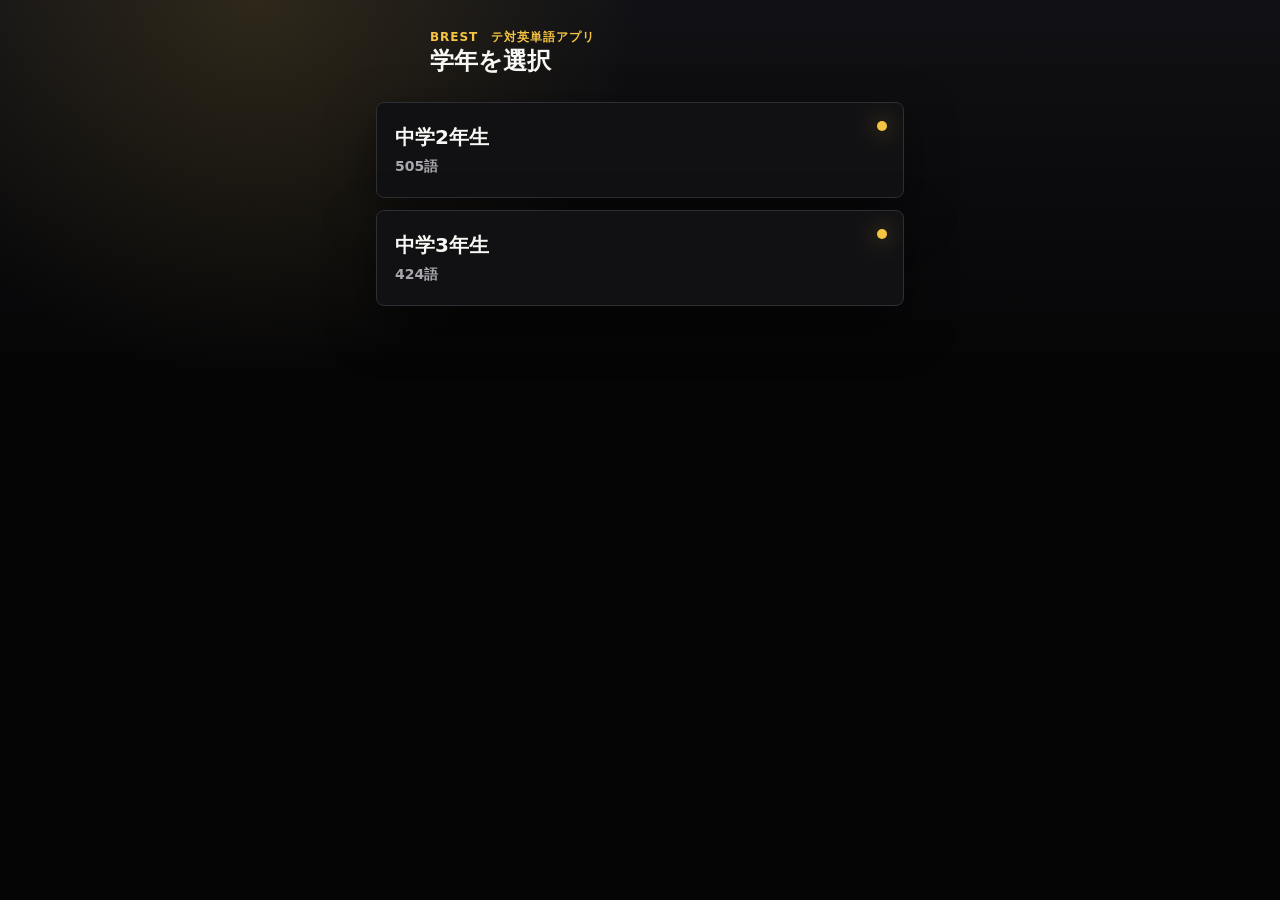
==== index.html @ 08585213 "Add BREST vocabulary quiz app" ====
<!doctype html>
<html lang="ja">
  <head>
    <meta charset="utf-8">
    <meta name="viewport" content="width=device-width, initial-scale=1">
    <title>BREST　テ対英単語アプリ</title>
    <link rel="stylesheet" href="styles.css">
  </head>
  <body>
    <main class="app-shell">
      <header class="topbar">
        <button class="icon-button" id="backButton" type="button" aria-label="戻る" hidden>‹</button>
        <div class="title-area">
          <p class="eyebrow" id="eyebrow">BREST　テ対英単語アプリ</p>
          <div class="title-row">
            <h1 id="screenTitle">学年を選択</h1>
            <p class="title-alert" id="titleAlert" role="status"></p>
          </div>
        </div>
      </header>

      <section class="screen is-active" id="gradeScreen" aria-labelledby="screenTitle">
        <div class="grade-grid" id="gradeButtons"></div>
      </section>

      <section class="screen" id="modeScreen" aria-labelledby="screenTitle">
        <div class="mode-list">
          <button class="mode-button mode-button-primary" id="rangeModeButton" type="button">
            <span>範囲ランダム特訓</span>
            <small>番号範囲を保存して4択演習</small>
          </button>
          <button class="mode-button" id="weakModeButton" type="button">
            <span>苦手特訓</span>
            <small>自動リスト・手動リスト</small>
          </button>
        </div>
      </section>

      <section class="screen" id="rangeSetupScreen" aria-labelledby="screenTitle">
        <form class="setup-form" id="rangeForm">
          <div class="range-slots" id="rangeSlots" aria-label="保存範囲"></div>

          <div class="field-row">
            <label>
              <span>開始番号</span>
              <input id="startNo" type="number" inputmode="numeric" min="1" required>
            </label>
            <label>
              <span>終了番号</span>
              <input id="endNo" type="number" inputmode="numeric" min="1" required>
            </label>
          </div>

          <fieldset>
            <legend>保存先</legend>
            <div class="segmented segmented-three">
              <label>
                <input type="radio" name="rangeSlot" value="0" checked>
                <span>1</span>
              </label>
              <label>
                <input type="radio" name="rangeSlot" value="1">
                <span>2</span>
              </label>
              <label>
                <input type="radio" name="rangeSlot" value="2">
                <span>3</span>
              </label>
            </div>
          </fieldset>

          <button class="secondary-button" id="saveRangeButton" type="button">この範囲を保存</button>

          <fieldset>
            <legend>出題方向</legend>
            <div class="segmented">
              <label>
                <input type="radio" name="direction" value="en-ja" checked>
                <span>英→日</span>
              </label>
              <label>
                <input type="radio" name="direction" value="ja-en">
                <span>日→英</span>
              </label>
            </div>
          </fieldset>

          <fieldset>
            <legend>問題数</legend>
            <div class="segmented segmented-three">
              <label>
                <input type="radio" name="count" value="10" checked>
                <span>10問</span>
              </label>
              <label>
                <input type="radio" name="count" value="20">
                <span>20問</span>
              </label>
              <label>
                <input type="radio" name="count" value="all">
                <span>全て</span>
              </label>
            </div>
          </fieldset>

          <p class="message" id="rangeMessage" role="status"></p>
          <button class="primary-button" type="submit">スタート</button>
        </form>
      </section>

      <section class="screen" id="weakMenuScreen" aria-labelledby="screenTitle">
        <div class="mode-list" id="weakMenuList"></div>
      </section>

      <section class="screen" id="weakSetupScreen" aria-labelledby="screenTitle">
        <div class="weak-toolbar">
          <div class="search-wrap">
            <label for="weakSearch">単語検索</label>
            <input id="weakSearch" type="search" placeholder="英単語・意味・番号">
          </div>
          <div class="weak-count" id="weakCount">0語</div>
        </div>
        <div class="weak-list" id="weakList" aria-label="苦手単語リスト"></div>
        <p class="message" id="weakMessage" role="status"></p>
        <button class="primary-button sticky-action" id="startWeakQuizButton" type="button">このリストで特訓</button>
      </section>

      <section class="screen quiz-screen" id="quizScreen" aria-labelledby="screenTitle">
        <div class="quiz-meta">
          <span id="quizProgress">1 / 10</span>
          <span id="quizScore">0問正解</span>
        </div>
        <div class="prompt-panel">
          <p id="promptLabel">英単語</p>
          <div id="promptText"></div>
        </div>
        <div class="choice-list" id="choices"></div>
        <p class="answer-feedback" id="answerFeedback" aria-live="polite"></p>
      </section>

      <section class="screen" id="resultScreen" aria-labelledby="screenTitle">
        <div class="result-summary">
          <p class="result-score" id="resultScore"></p>
          <p id="resultRate"></p>
        </div>
        <div class="missed-wrap">
          <h2>間違えた単語</h2>
          <div id="missedList"></div>
        </div>
        <div class="result-actions">
          <button class="secondary-button" id="retryButton" type="button">同じ条件でもう一度</button>
          <button class="primary-button" id="homeButton" type="button">学年選択へ</button>
        </div>
      </section>
    </main>

    <script src="data/vocab.js"></script>
    <script src="app.js"></script>
  </body>
</html>
---- styles.css ----
:root {
  color-scheme: dark;
  --bg: #050506;
  --surface: #111114;
  --surface-strong: #18191d;
  --surface-glass: rgba(255, 255, 255, 0.065);
  --text: #f7f7f4;
  --muted: #a7a8ad;
  --line: #2d2f35;
  --primary: #f5c542;
  --primary-strong: #ffe08a;
  --accent: #e24c43;
  --correct: #40d16b;
  --wrong: #ff5148;
  --shadow: 0 18px 48px rgba(0, 0, 0, 0.5);
}

* {
  box-sizing: border-box;
}

html {
  min-height: 100%;
  background:
    radial-gradient(circle at 20% 0%, rgba(245, 197, 66, 0.13), transparent 28%),
    linear-gradient(180deg, #111115 0%, var(--bg) 42%);
}

body {
  min-height: 100%;
  margin: 0;
  color: var(--text);
  font-family: system-ui, -apple-system, BlinkMacSystemFont, "Segoe UI", sans-serif;
}

button,
input {
  font: inherit;
}

button {
  touch-action: manipulation;
}

.app-shell {
  width: min(100%, 560px);
  min-height: 100vh;
  margin: 0 auto;
  padding: 18px 16px 26px;
}

.topbar {
  display: grid;
  grid-template-columns: 44px 1fr;
  gap: 10px;
  align-items: center;
  min-height: 68px;
  margin-bottom: 16px;
}

.title-area {
  min-width: 0;
}

.title-row {
  display: flex;
  gap: 10px;
  align-items: baseline;
  min-width: 0;
}

.topbar h1 {
  margin: 1px 0 0;
  font-size: 24px;
  line-height: 1.18;
  letter-spacing: 0;
  white-space: nowrap;
}

.title-alert {
  margin: 0;
  color: var(--wrong);
  font-size: 12px;
  font-weight: 900;
  line-height: 1.25;
}

.eyebrow {
  margin: 0;
  color: var(--primary);
  font-size: 12px;
  font-weight: 900;
  letter-spacing: 0.08em;
}

.icon-button {
  width: 44px;
  height: 44px;
  border: 1px solid var(--line);
  border-radius: 999px;
  background: var(--surface-glass);
  color: var(--text);
  font-size: 28px;
  line-height: 1;
}

.icon-button[hidden] {
  display: block;
  visibility: hidden;
}

.screen {
  display: none;
}

.screen.is-active {
  display: block;
}

.grade-grid,
.mode-list,
.setup-form,
.result-actions {
  display: grid;
  gap: 12px;
}

.grade-button,
.mode-button,
.primary-button,
.secondary-button,
.choice-button,
.weak-item,
.range-slot {
  width: 100%;
  border: 1px solid var(--line);
  border-radius: 8px;
  background: var(--surface);
  color: var(--text);
}

.grade-button,
.mode-button {
  position: relative;
  min-height: 96px;
  padding: 18px;
  overflow: hidden;
  text-align: left;
  box-shadow: var(--shadow);
}

.mode-button-primary {
  border-color: rgba(245, 197, 66, 0.55);
  background: linear-gradient(135deg, #1e1b12, #111114 58%);
}

.grade-button::after,
.mode-button::after {
  position: absolute;
  right: 16px;
  top: 18px;
  width: 10px;
  height: 10px;
  border-radius: 999px;
  background: var(--primary);
  content: "";
  box-shadow: 0 0 24px rgba(245, 197, 66, 0.7);
}

.grade-button span,
.mode-button span {
  display: block;
  font-size: 20px;
  font-weight: 900;
}

.grade-button small,
.mode-button small {
  display: block;
  margin-top: 7px;
  color: var(--muted);
  font-size: 14px;
  font-weight: 800;
}

.field-row,
.range-slots {
  display: grid;
  grid-template-columns: 1fr 1fr;
  gap: 10px;
}

.range-slots {
  grid-template-columns: repeat(3, 1fr);
}

.range-slot {
  min-height: 64px;
  padding: 10px 8px;
  text-align: left;
}

.range-slot strong,
.range-slot span {
  display: block;
}

.range-slot strong {
  color: var(--primary);
  font-size: 12px;
}

.range-slot span {
  margin-top: 4px;
  overflow-wrap: anywhere;
  font-size: 15px;
  font-weight: 900;
}

.range-slot:disabled {
  color: var(--muted);
  opacity: 0.62;
}

label span,
legend,
.search-wrap label {
  color: var(--muted);
  font-size: 13px;
  font-weight: 900;
}

input[type="number"],
input[type="search"] {
  width: 100%;
  min-height: 50px;
  margin-top: 6px;
  border: 1px solid var(--line);
  border-radius: 8px;
  background: #0c0d10;
  color: var(--text);
  font-size: 18px;
  padding: 10px 12px;
  outline: 0;
}

input:focus {
  border-color: var(--primary);
  box-shadow: 0 0 0 3px rgba(245, 197, 66, 0.14);
}

fieldset {
  margin: 0;
  padding: 0;
  border: 0;
}

.segmented {
  display: grid;
  grid-template-columns: 1fr 1fr;
  gap: 8px;
  margin-top: 8px;
}

.segmented-three {
  grid-template-columns: repeat(3, 1fr);
}

.segmented label {
  display: block;
}

.segmented input {
  position: absolute;
  opacity: 0;
  pointer-events: none;
}

.segmented span {
  display: grid;
  min-height: 48px;
  place-items: center;
  border: 1px solid var(--line);
  border-radius: 8px;
  background: #0c0d10;
  color: var(--text);
  font-size: 15px;
  font-weight: 900;
}

.segmented input:checked + span {
  border-color: var(--primary);
  background: #2a2412;
  color: var(--primary-strong);
}

.primary-button,
.secondary-button {
  min-height: 52px;
  padding: 12px 16px;
  font-weight: 900;
}

.primary-button {
  border-color: var(--primary);
  background: var(--primary);
  color: #0b0b0c;
}

.primary-button:disabled,
.secondary-button:disabled {
  border-color: var(--line);
  background: #202126;
  color: var(--muted);
}

.secondary-button {
  background: var(--surface-glass);
  color: var(--primary-strong);
}

.message {
  min-height: 22px;
  margin: 0;
  color: var(--wrong);
  font-size: 14px;
  font-weight: 800;
}

.weak-toolbar {
  display: grid;
  grid-template-columns: 1fr auto;
  gap: 12px;
  align-items: end;
  margin-bottom: 12px;
}

.weak-count {
  min-width: 64px;
  min-height: 50px;
  display: grid;
  place-items: center;
  border: 1px solid rgba(245, 197, 66, 0.35);
  border-radius: 8px;
  background: #1f1a0d;
  color: var(--primary-strong);
  font-weight: 900;
}

.weak-list {
  display: grid;
  gap: 8px;
  max-height: calc(100vh - 260px);
  overflow: auto;
  padding-bottom: 78px;
}

.weak-item {
  display: grid;
  grid-template-columns: 26px 46px 1fr;
  gap: 8px;
  align-items: center;
  padding: 12px;
  text-align: left;
}

.weak-item-readonly {
  opacity: 0.88;
}

.weak-item input {
  width: 20px;
  height: 20px;
  margin: 0;
  accent-color: var(--primary);
}

.weak-no {
  color: var(--primary);
  font-weight: 900;
}

.weak-word {
  font-weight: 900;
}

.weak-meaning {
  display: block;
  margin-top: 2px;
  color: var(--muted);
  font-size: 13px;
  line-height: 1.35;
}

.sticky-action {
  position: sticky;
  bottom: 12px;
  box-shadow: var(--shadow);
}

.quiz-meta {
  display: flex;
  justify-content: space-between;
  gap: 10px;
  margin-bottom: 12px;
  color: var(--muted);
  font-weight: 900;
}

.prompt-panel {
  min-height: 168px;
  display: grid;
  align-content: center;
  gap: 8px;
  margin-bottom: 14px;
  padding: 22px 18px;
  border: 1px solid rgba(245, 197, 66, 0.22);
  border-radius: 8px;
  background: linear-gradient(135deg, #17140d, #101114 64%);
  box-shadow: var(--shadow);
}

.prompt-panel p {
  margin: 0;
  color: var(--primary);
  font-size: 13px;
  font-weight: 900;
}

#promptText {
  overflow-wrap: anywhere;
  font-size: 32px;
  font-weight: 950;
  line-height: 1.18;
}

.choice-list {
  display: grid;
  gap: 10px;
}

.choice-button {
  min-height: 58px;
  padding: 13px 14px;
  text-align: left;
  font-size: 17px;
  font-weight: 900;
  line-height: 1.25;
}

.choice-button.is-correct {
  border-color: var(--correct);
  background: rgba(64, 209, 107, 0.14);
  color: var(--correct);
}

.choice-button.is-wrong {
  border-color: var(--wrong);
  background: rgba(255, 81, 72, 0.14);
  color: var(--wrong);
}

.choice-button:disabled {
  opacity: 1;
}

.answer-feedback {
  min-height: 28px;
  margin: 14px 0 0;
  font-size: 16px;
  font-weight: 950;
  line-height: 1.4;
}

.answer-feedback.correct {
  color: var(--correct);
}

.answer-feedback.wrong {
  color: var(--wrong);
}

.result-summary {
  padding: 18px;
  border: 1px solid rgba(245, 197, 66, 0.25);
  border-radius: 8px;
  background: var(--surface);
  box-shadow: var(--shadow);
}

.result-summary p {
  margin: 0;
}

.result-score {
  font-size: 30px;
  font-weight: 950;
}

.missed-wrap {
  margin: 18px 0;
}

.missed-wrap h2 {
  margin: 0 0 10px;
  font-size: 18px;
}

.missed-item {
  padding: 12px;
  border-bottom: 1px solid var(--line);
  background: var(--surface);
}

.missed-item:first-child {
  border-radius: 8px 8px 0 0;
}

.missed-item:last-child {
  border-bottom: 0;
  border-radius: 0 0 8px 8px;
}

.empty-state {
  padding: 18px;
  border-radius: 8px;
  background: var(--surface);
  color: var(--muted);
  font-weight: 900;
}

@media (max-width: 380px) {
  .app-shell {
    padding-inline: 12px;
  }

  .title-row {
    align-items: flex-start;
    flex-direction: column;
    gap: 4px;
  }

  .topbar h1 {
    white-space: normal;
  }

  .segmented-three,
  .range-slots {
    grid-template-columns: 1fr;
  }

  #promptText {
    font-size: 27px;
  }
}
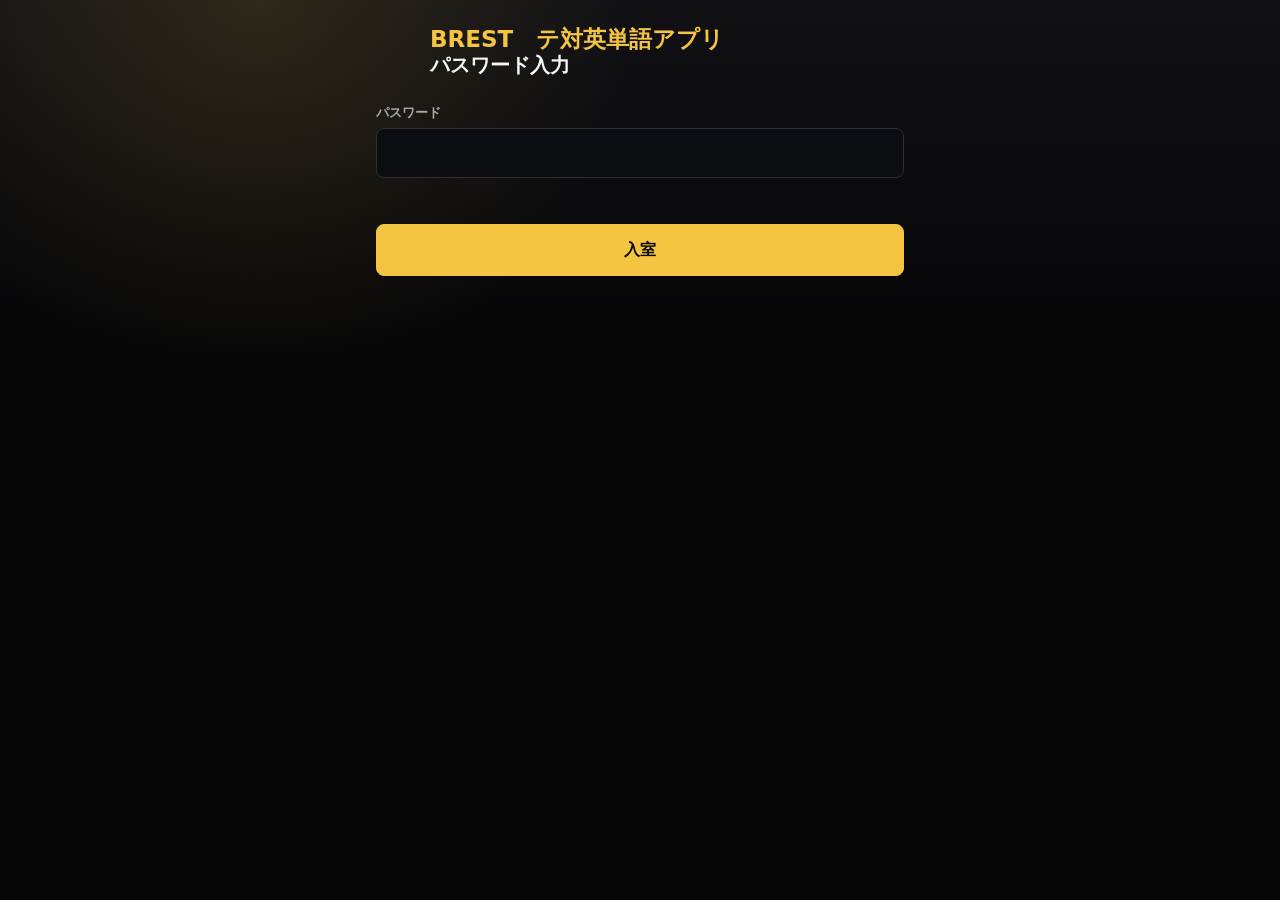
==== commit e9216025: "Add password gate and title hierarchy" ====
--- a/index.html
+++ b/index.html
@@ -19,7 +19,18 @@
         </div>
       </header>
 
-      <section class="screen is-active" id="gradeScreen" aria-labelledby="screenTitle">
+      <section class="screen is-active" id="loginScreen" aria-labelledby="screenTitle">
+        <form class="login-form" id="loginForm">
+          <label>
+            <span>パスワード</span>
+            <input id="passwordInput" type="password" autocomplete="current-password" required>
+          </label>
+          <p class="message" id="loginMessage" role="status"></p>
+          <button class="primary-button" type="submit">入室</button>
+        </form>
+      </section>
+
+      <section class="screen" id="gradeScreen" aria-labelledby="screenTitle">
         <div class="grade-grid" id="gradeButtons"></div>
       </section>
 
@@ -39,6 +50,15 @@
       <section class="screen" id="rangeSetupScreen" aria-labelledby="screenTitle">
         <form class="setup-form" id="rangeForm">
           <div class="range-slots" id="rangeSlots" aria-label="保存範囲"></div>
+
+          <button class="secondary-button" id="toggleRangeListButton" type="button">リストを表示</button>
+          <div class="range-list-panel" id="rangeListPanel" hidden>
+            <div class="range-list-head">
+              <span id="rangePickStatus">開始番号を選択</span>
+              <button class="text-button" id="resetRangePickButton" type="button">選び直す</button>
+            </div>
+            <div class="range-word-list" id="rangeWordList" aria-label="範囲選択用単語リスト"></div>
+          </div>
 
           <div class="field-row">
             <label>
--- a/styles.css
+++ b/styles.css
@@ -71,7 +71,7 @@
 
 .topbar h1 {
   margin: 1px 0 0;
-  font-size: 24px;
+  font-size: 20px;
   line-height: 1.18;
   letter-spacing: 0;
   white-space: nowrap;
@@ -88,9 +88,9 @@
 .eyebrow {
   margin: 0;
   color: var(--primary);
-  font-size: 12px;
-  font-weight: 900;
-  letter-spacing: 0.08em;
+  font-size: 23px;
+  font-weight: 900;
+  line-height: 1.15;
 }
 
 .icon-button {
@@ -120,6 +120,7 @@
 .grade-grid,
 .mode-list,
 .setup-form,
+.login-form,
 .result-actions {
   display: grid;
   gap: 12px;
@@ -222,6 +223,81 @@
   opacity: 0.62;
 }
 
+.range-list-panel {
+  display: grid;
+  gap: 10px;
+  padding: 10px;
+  border: 1px solid var(--line);
+  border-radius: 8px;
+  background: rgba(12, 13, 16, 0.9);
+}
+
+.range-list-panel[hidden] {
+  display: none;
+}
+
+.range-list-head {
+  display: flex;
+  justify-content: space-between;
+  gap: 10px;
+  align-items: center;
+  color: var(--primary);
+  font-size: 13px;
+  font-weight: 900;
+}
+
+.text-button {
+  border: 0;
+  background: transparent;
+  color: var(--muted);
+  font-size: 13px;
+  font-weight: 900;
+  padding: 6px;
+}
+
+.range-word-list {
+  display: grid;
+  gap: 6px;
+  max-height: 320px;
+  overflow: auto;
+  padding-right: 2px;
+}
+
+.range-word-item {
+  display: grid;
+  grid-template-columns: 52px 1fr;
+  gap: 10px;
+  align-items: center;
+  min-height: 46px;
+  border: 1px solid var(--line);
+  border-radius: 8px;
+  background: var(--surface);
+  color: var(--text);
+  padding: 9px 11px;
+  text-align: left;
+}
+
+.range-word-item span {
+  color: var(--primary);
+  font-size: 14px;
+  font-weight: 950;
+}
+
+.range-word-item strong {
+  overflow-wrap: anywhere;
+  font-size: 15px;
+}
+
+.range-word-item.is-in-range {
+  border-color: rgba(245, 197, 66, 0.44);
+  background: #1f1a0d;
+}
+
+.range-word-item.is-picked {
+  border-color: var(--primary);
+  box-shadow: inset 0 0 0 1px rgba(245, 197, 66, 0.36);
+}
+
 label span,
 legend,
 .search-wrap label {
@@ -231,7 +307,8 @@
 }
 
 input[type="number"],
-input[type="search"] {
+input[type="search"],
+input[type="password"] {
   width: 100%;
   min-height: 50px;
   margin-top: 6px;
